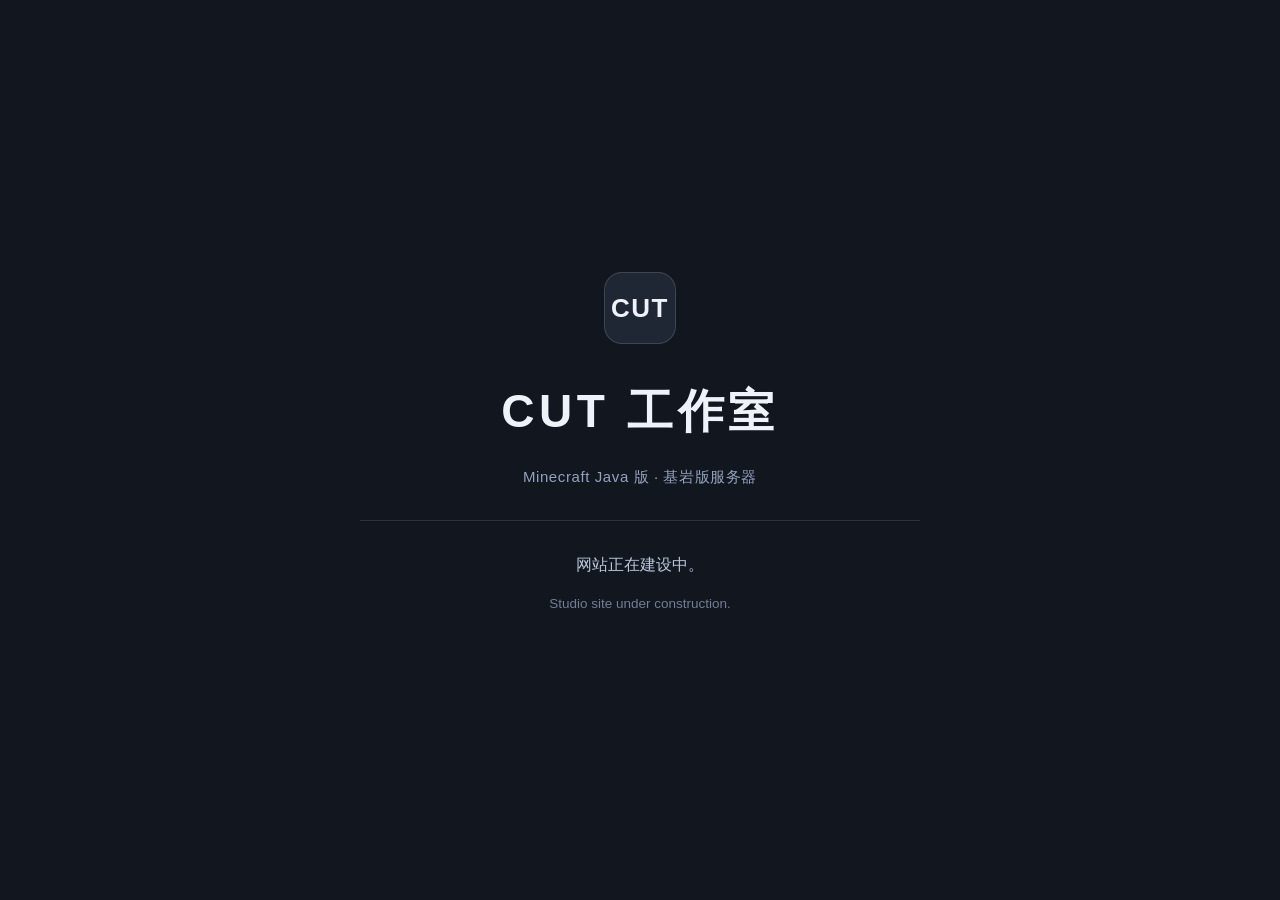
==== index.html @ eb2f9159 "初始化：仓库 + 占位页" ====
<!DOCTYPE html>
<html lang="zh-CN">
<head>
<meta charset="utf-8">
<meta name="viewport" content="width=device-width, initial-scale=1">
<title>CUT 工作室</title>
<meta name="description" content="CUT 工作室 —— Minecraft Java 版与基岩版服务器">
<style>
  :root { color-scheme: dark; }
  * { box-sizing: border-box; }
  body {
    margin: 0; min-height: 100vh; display: flex; align-items: center; justify-content: center;
    background: #12161f; color: #eef2f9;
    font: 16px/1.8 -apple-system, BlinkMacSystemFont, "PingFang SC", "Microsoft YaHei", Arial, sans-serif;
  }
  .box { width: min(90vw, 560px); text-align: center; padding: 40px 0; }
  .mark {
    width: 72px; height: 72px; margin: 0 auto 26px; border-radius: 18px;
    background: #1f2735; border: 1px solid rgba(255,255,255,.14);
    display: flex; align-items: center; justify-content: center;
    font-size: 26px; font-weight: 800; letter-spacing: .06em;
  }
  h1 { font-size: clamp(30px, 7vw, 46px); margin: 0 0 10px; letter-spacing: .1em; }
  .sub { color: #93a3bd; font-size: 15px; letter-spacing: .04em; margin-bottom: 30px; }
  .rule { height: 1px; background: rgba(255,255,255,.12); margin: 30px 0; }
  p { color: #b9c6da; margin: 0 0 12px; }
  .dim { color: #6f7f96; font-size: 13.5px; }
</style>
</head>
<body>
  <div class="box">
    <div class="mark">CUT</div>
    <h1>CUT 工作室</h1>
    <div class="sub">Minecraft Java 版 · 基岩版服务器</div>
    <div class="rule"></div>
    <p>网站正在建设中。</p>
    <p class="dim">Studio site under construction.</p>
  </div>
</body>
</html>
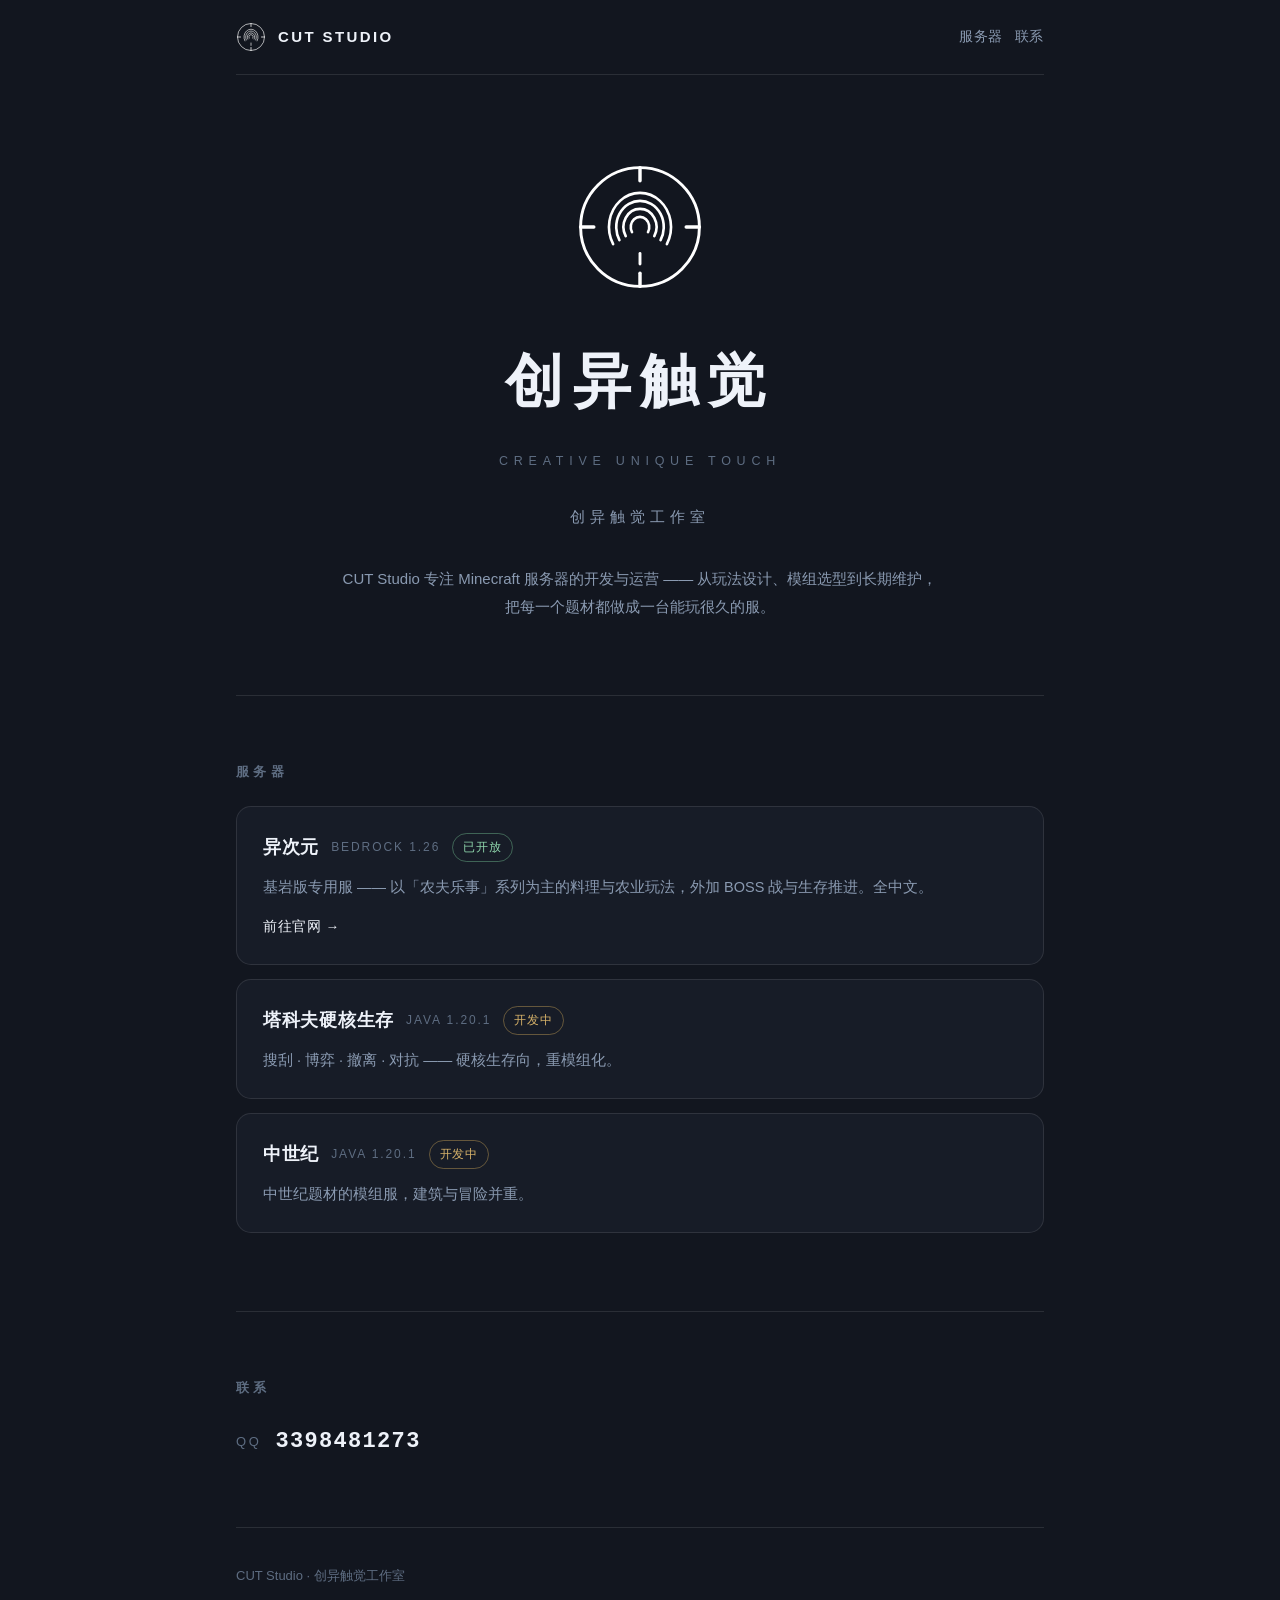
==== commit 6da7bca3: "CUT Studio 官网：logo（触印）+ 首页 + 三个服务器条目（异次元已开放/另两个开发中）+ QQ 联系" ====
--- a/index.html
+++ b/index.html
@@ -3,38 +3,83 @@
 <head>
 <meta charset="utf-8">
 <meta name="viewport" content="width=device-width, initial-scale=1">
-<title>CUT 工作室</title>
-<meta name="description" content="CUT 工作室 —— Minecraft Java 版与基岩版服务器">
-<style>
-  :root { color-scheme: dark; }
-  * { box-sizing: border-box; }
-  body {
-    margin: 0; min-height: 100vh; display: flex; align-items: center; justify-content: center;
-    background: #12161f; color: #eef2f9;
-    font: 16px/1.8 -apple-system, BlinkMacSystemFont, "PingFang SC", "Microsoft YaHei", Arial, sans-serif;
-  }
-  .box { width: min(90vw, 560px); text-align: center; padding: 40px 0; }
-  .mark {
-    width: 72px; height: 72px; margin: 0 auto 26px; border-radius: 18px;
-    background: #1f2735; border: 1px solid rgba(255,255,255,.14);
-    display: flex; align-items: center; justify-content: center;
-    font-size: 26px; font-weight: 800; letter-spacing: .06em;
-  }
-  h1 { font-size: clamp(30px, 7vw, 46px); margin: 0 0 10px; letter-spacing: .1em; }
-  .sub { color: #93a3bd; font-size: 15px; letter-spacing: .04em; margin-bottom: 30px; }
-  .rule { height: 1px; background: rgba(255,255,255,.12); margin: 30px 0; }
-  p { color: #b9c6da; margin: 0 0 12px; }
-  .dim { color: #6f7f96; font-size: 13.5px; }
-</style>
+<title>CUT Studio · 创异触觉工作室</title>
+<meta name="description" content="CUT Studio（创异触觉工作室）—— 专注 Minecraft Java 版与基岩版服务器的开发与运营。">
+<link rel="icon" href="favicon.svg" type="image/svg+xml">
+<meta name="theme-color" content="#12161F">
+<link rel="stylesheet" href="assets/style.css">
 </head>
 <body>
-  <div class="box">
-    <div class="mark">CUT</div>
-    <h1>CUT 工作室</h1>
-    <div class="sub">Minecraft Java 版 · 基岩版服务器</div>
-    <div class="rule"></div>
-    <p>网站正在建设中。</p>
-    <p class="dim">Studio site under construction.</p>
+
+<div class="wrap">
+  <header class="topbar">
+    <img src="assets/mark-white.svg" alt="CUT Studio">
+    <span class="n">CUT STUDIO</span>
+    <span class="sp"></span>
+    <a class="q" href="#servers">服务器</a>
+    <a class="q" href="#contact">联系</a>
+  </header>
+
+  <div class="hero">
+    <img class="mark" src="assets/mark-white.svg" alt="">
+    <h1>创异触觉</h1>
+    <div class="en">CREATIVE UNIQUE TOUCH</div>
+    <div class="zh">创异触觉工作室</div>
+    <p>
+      CUT Studio 专注 Minecraft 服务器的开发与运营 ——
+      从玩法设计、模组选型到长期维护，把每一个题材都做成一台能玩很久的服。
+    </p>
   </div>
+
+  <section id="servers">
+    <h2>服务器</h2>
+
+    <a class="srv" href="https://aaa33839917.github.io/Deep-Space-Web/yiciyuan/">
+      <div class="top">
+        <span class="nm">异次元</span>
+        <span class="ver">Bedrock 1.26</span>
+        <span class="tag live">已开放</span>
+      </div>
+      <div class="desc">
+        基岩版专用服 —— 以「农夫乐事」系列为主的料理与农业玩法，外加 BOSS 战与生存推进。全中文。
+      </div>
+      <div class="go">前往官网 →</div>
+    </a>
+
+    <div class="srv disabled">
+      <div class="top">
+        <span class="nm">塔科夫硬核生存</span>
+        <span class="ver">Java 1.20.1</span>
+        <span class="tag dev">开发中</span>
+      </div>
+      <div class="desc">搜刮 · 博弈 · 撤离 · 对抗 —— 硬核生存向，重模组化。</div>
+    </div>
+
+    <div class="srv disabled">
+      <div class="top">
+        <span class="nm">中世纪</span>
+        <span class="ver">Java 1.20.1</span>
+        <span class="tag dev">开发中</span>
+      </div>
+      <div class="desc">中世纪题材的模组服，建筑与冒险并重。</div>
+    </div>
+  </section>
+
+  <section id="contact">
+    <h2>联系</h2>
+    <div class="contact">
+      <span class="k">QQ</span>
+      <span class="v">3398481273</span>
+    </div>
+  </section>
+
+  <footer>
+    <div class="r">
+      <span>CUT Studio · 创异触觉工作室</span>
+      <span class="sp"></span>
+    </div>
+  </footer>
+</div>
+
 </body>
 </html>
--- a/assets/style.css
+++ b/assets/style.css
@@ -0,0 +1,59 @@
+/* CUT Studio —— 极简暗色。配色只取黑/白/灰蓝，不抢 logo 的戏。 */
+:root{
+  --bg:#12161F; --bg2:#171C27; --line:rgba(255,255,255,.10);
+  --fg:#EEF2F9; --dim:#8A9AB1; --dim2:#5E6D82; --accent:#EEF2F9;
+}
+*{box-sizing:border-box}
+html,body{margin:0}
+body{
+  background:var(--bg); color:var(--fg);
+  font:16px/1.85 -apple-system,BlinkMacSystemFont,"PingFang SC","Microsoft YaHei",Arial,sans-serif;
+  -webkit-font-smoothing:antialiased;
+}
+a{color:inherit;text-decoration:none}
+.wrap{max-width:860px;margin:0 auto;padding:0 26px}
+
+/* 顶栏 */
+.topbar{display:flex;align-items:center;gap:12px;padding:22px 0;border-bottom:1px solid var(--line)}
+.topbar img{width:30px;height:30px;display:block}
+.topbar .n{font-weight:700;letter-spacing:.16em;font-size:15px}
+.topbar .sp{margin-left:auto}
+.topbar a.q{font-size:13.5px;color:var(--dim);letter-spacing:.04em}
+.topbar a.q:hover{color:var(--fg)}
+
+/* 头图 */
+.hero{padding:86px 0 74px;text-align:center}
+.hero .mark{width:132px;height:132px;margin:0 auto 34px;display:block}
+.hero h1{margin:0;font-size:clamp(34px,8vw,58px);letter-spacing:.16em;font-weight:700}
+.hero .en{margin-top:16px;font-size:12.5px;letter-spacing:.46em;color:var(--dim2)}
+.hero .zh{margin-top:30px;font-size:15px;letter-spacing:.34em;color:var(--dim)}
+.hero p{margin:34px auto 0;max-width:600px;color:var(--dim);font-size:15px}
+
+/* 段落标题 */
+h2{font-size:13px;letter-spacing:.34em;color:var(--dim2);font-weight:600;
+   margin:0 0 22px;text-transform:uppercase}
+section{padding:64px 0;border-top:1px solid var(--line)}
+
+/* 服务器条目 */
+.srv{display:block;padding:24px 26px;border:1px solid var(--line);border-radius:15px;
+     margin-bottom:14px;background:var(--bg2);transition:border-color .18s,transform .18s}
+.srv:hover{border-color:rgba(255,255,255,.26);transform:translateY(-2px)}
+.srv .top{display:flex;align-items:center;gap:12px;flex-wrap:wrap}
+.srv .nm{font-size:18px;font-weight:700;letter-spacing:.04em}
+.srv .ver{font-size:12px;color:var(--dim2);letter-spacing:.16em;text-transform:uppercase}
+.srv .desc{color:var(--dim);font-size:14.5px;margin-top:10px}
+.srv .go{color:var(--fg);font-size:13.5px;margin-top:14px;letter-spacing:.04em}
+.tag{display:inline-block;font-size:11.5px;padding:3px 10px;border-radius:20px;
+     border:1px solid var(--line);color:var(--dim);letter-spacing:.08em}
+.tag.live{border-color:rgba(120,200,150,.42);color:#8FD6AC}
+.tag.dev{border-color:rgba(210,170,90,.42);color:#D8B36A}
+.srv.disabled{cursor:default}
+.srv.disabled:hover{transform:none;border-color:var(--line)}
+
+/* 联系方式 */
+.contact{display:flex;align-items:center;gap:14px;flex-wrap:wrap}
+.contact .k{font-size:13px;color:var(--dim2);letter-spacing:.2em}
+.contact .v{font-size:22px;font-weight:700;letter-spacing:.06em;font-family:ui-monospace,Menlo,Consolas,monospace}
+
+footer{border-top:1px solid var(--line);padding:36px 0 48px;color:var(--dim2);font-size:13px}
+footer .r{display:flex;gap:16px;flex-wrap:wrap}
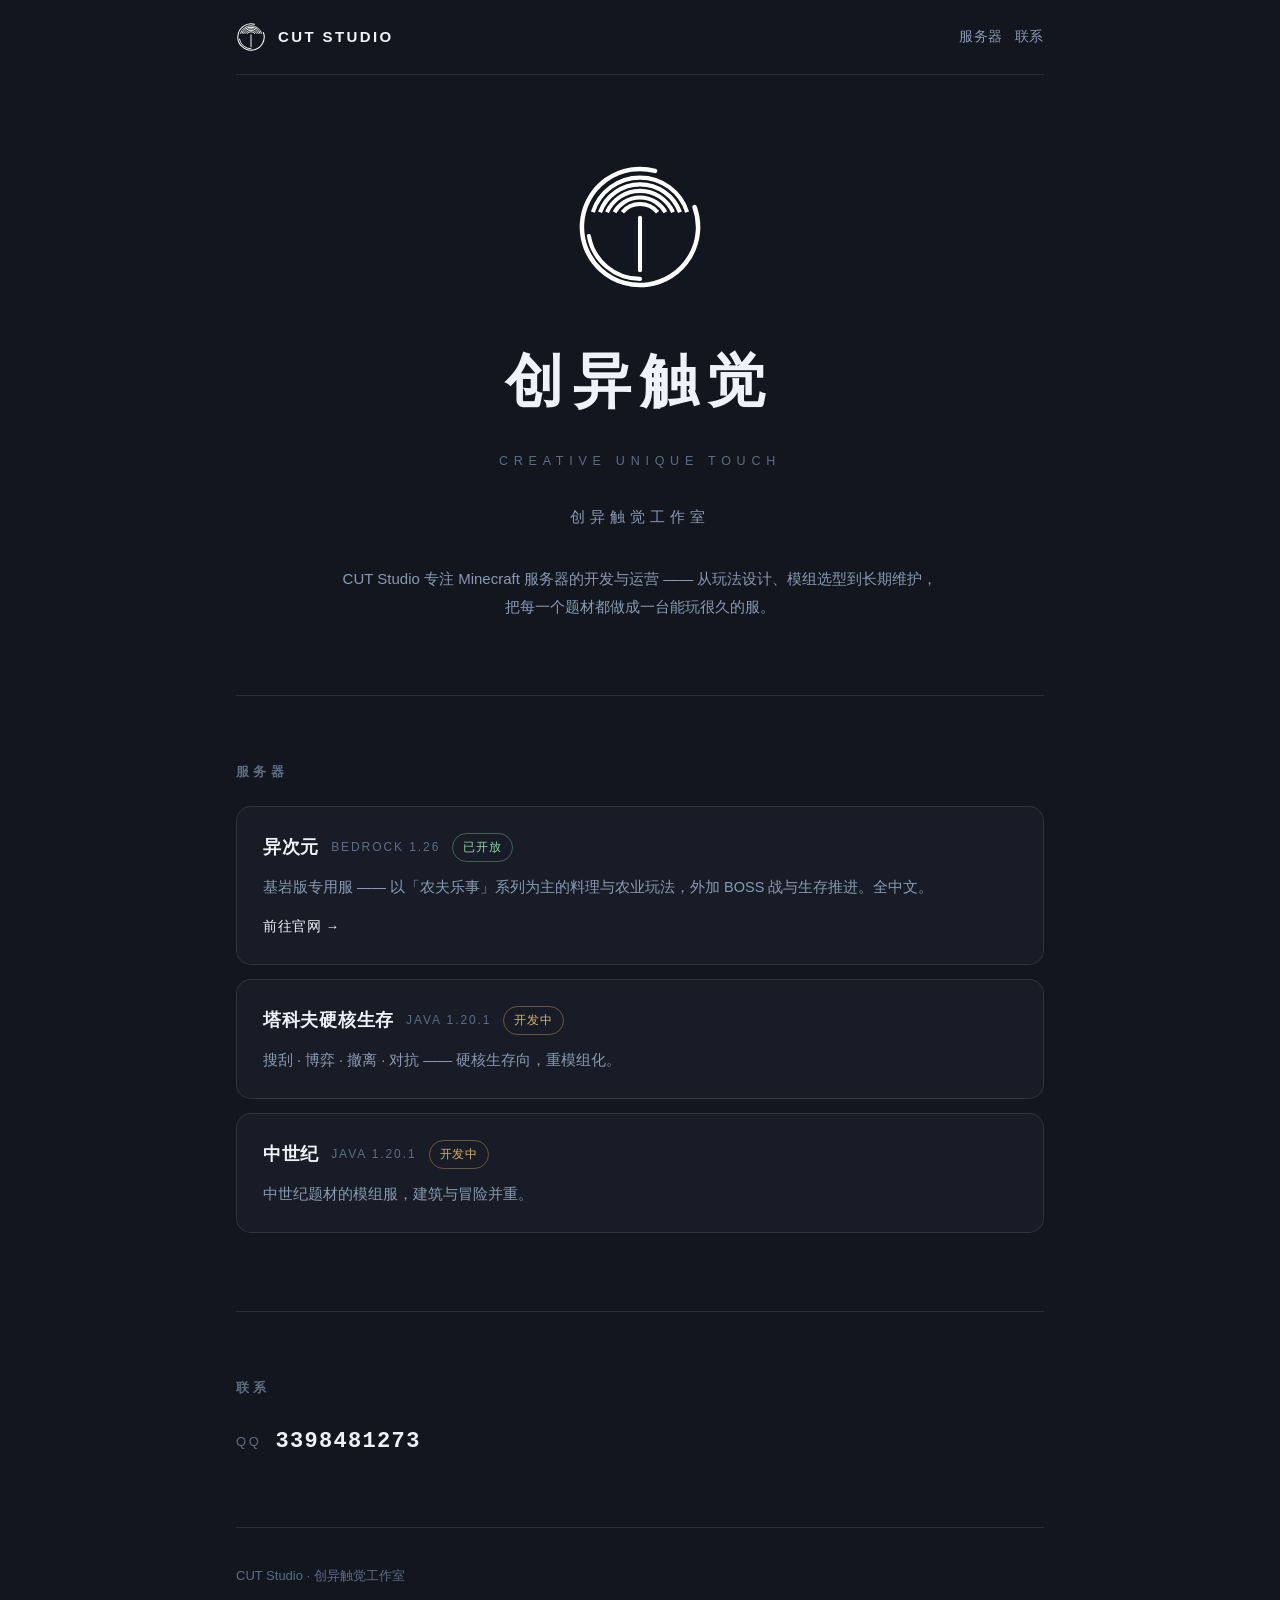
==== commit af9381ca: "官网内容改成「内容生成」：schema + values + 生成器（配合综合平台的内容管理） 原来 index.html 是手写的（85 行），改一句简介、加一台服务器都要动 HTML。 现在： -" ====
--- a/index.html
+++ b/index.html
@@ -25,27 +25,21 @@
     <h1>创异触觉</h1>
     <div class="en">CREATIVE UNIQUE TOUCH</div>
     <div class="zh">创异触觉工作室</div>
-    <p>
-      CUT Studio 专注 Minecraft 服务器的开发与运营 ——
-      从玩法设计、模组选型到长期维护，把每一个题材都做成一台能玩很久的服。
-    </p>
+    <p>CUT Studio 专注 Minecraft 服务器的开发与运营 ——
+从玩法设计、模组选型到长期维护，把每一个题材都做成一台能玩很久的服。</p>
   </div>
 
   <section id="servers">
     <h2>服务器</h2>
-
     <a class="srv" href="https://aaa33839917.github.io/Deep-Space-Web/yiciyuan/">
       <div class="top">
         <span class="nm">异次元</span>
         <span class="ver">Bedrock 1.26</span>
         <span class="tag live">已开放</span>
       </div>
-      <div class="desc">
-        基岩版专用服 —— 以「农夫乐事」系列为主的料理与农业玩法，外加 BOSS 战与生存推进。全中文。
-      </div>
+      <div class="desc">基岩版专用服 —— 以「农夫乐事」系列为主的料理与农业玩法，外加 BOSS 战与生存推进。全中文。</div>
       <div class="go">前往官网 →</div>
     </a>
-
     <div class="srv disabled">
       <div class="top">
         <span class="nm">塔科夫硬核生存</span>
@@ -54,7 +48,6 @@
       </div>
       <div class="desc">搜刮 · 博弈 · 撤离 · 对抗 —— 硬核生存向，重模组化。</div>
     </div>
-
     <div class="srv disabled">
       <div class="top">
         <span class="nm">中世纪</span>
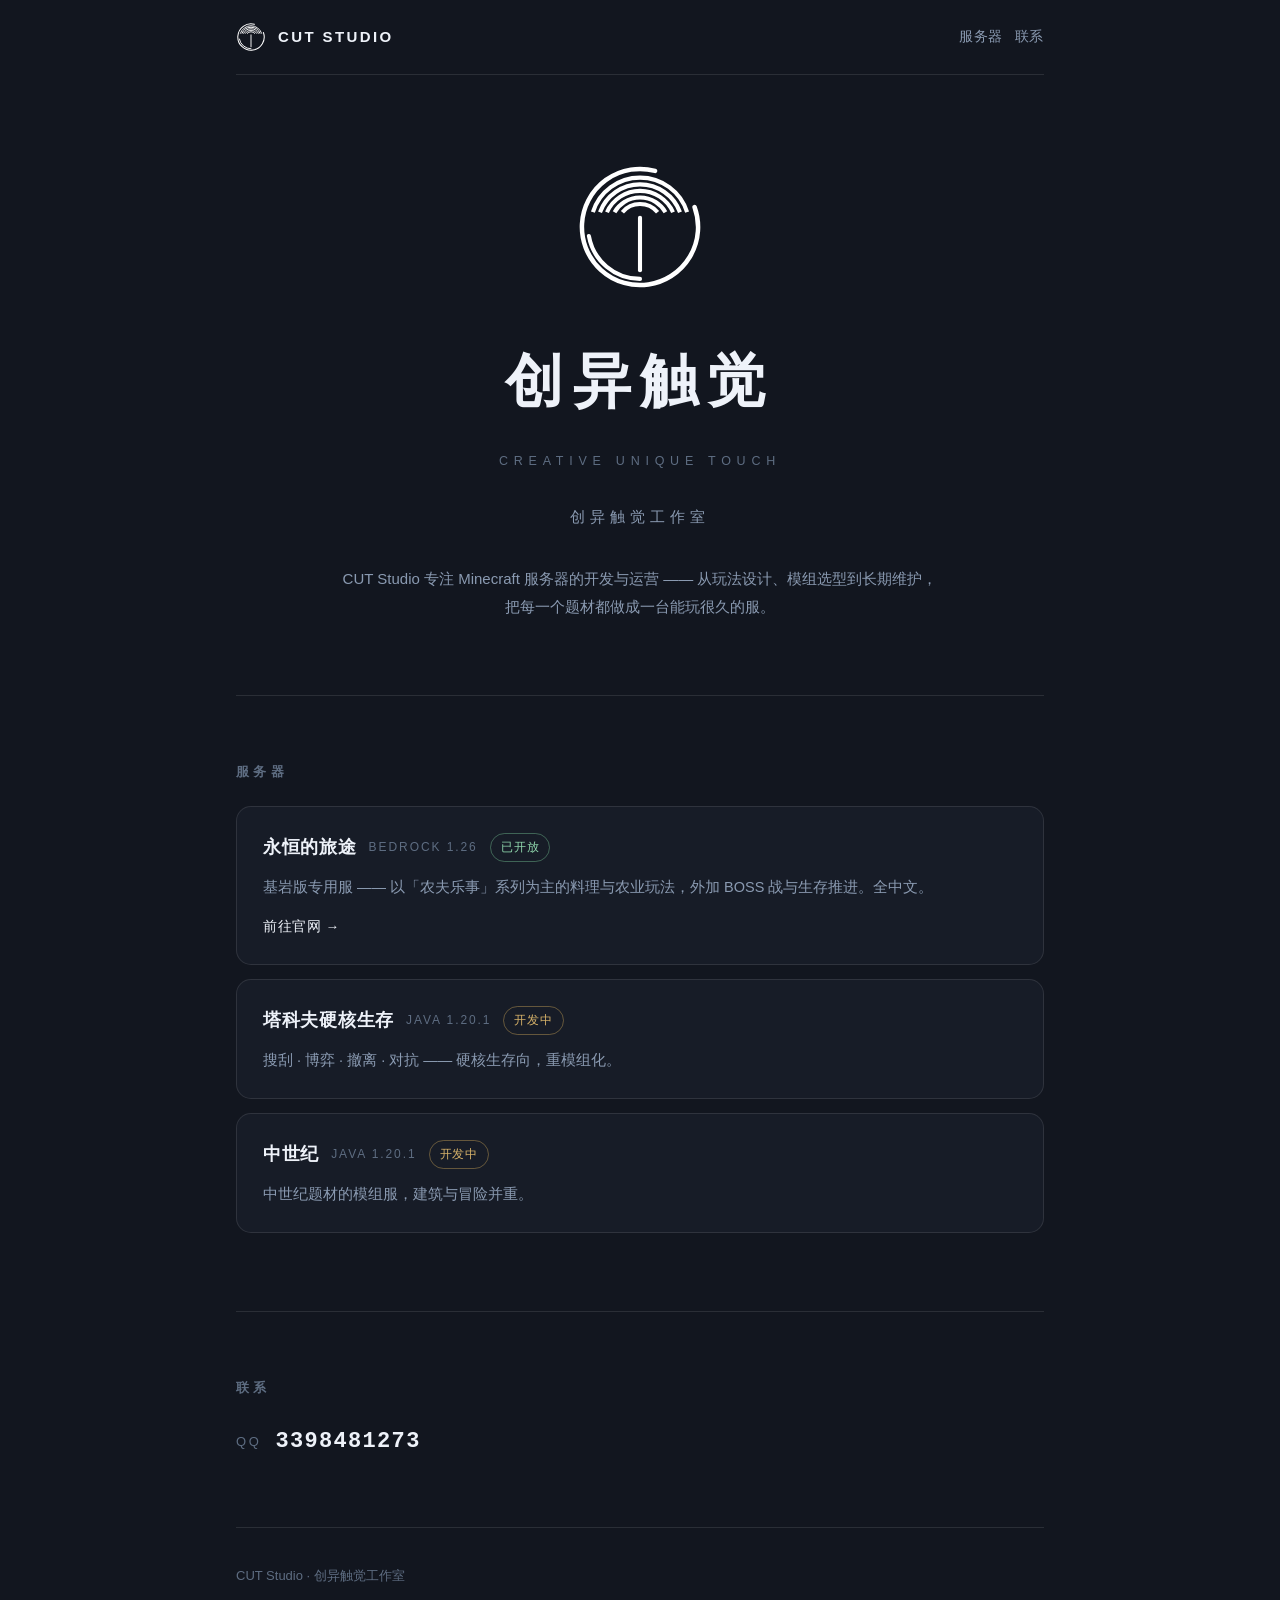
==== commit 25659f00: "更名：异次元 → 永恒的旅途；服务器链接改为 /yonghengdelvtu/" ====
--- a/index.html
+++ b/index.html
@@ -31,9 +31,9 @@
 
   <section id="servers">
     <h2>服务器</h2>
-    <a class="srv" href="https://aaa33839917.github.io/Deep-Space-Web/yiciyuan/">
+    <a class="srv" href="https://aaa33839917.github.io/Deep-Space-Web/yonghengdelvtu/">
       <div class="top">
-        <span class="nm">异次元</span>
+        <span class="nm">永恒的旅途</span>
         <span class="ver">Bedrock 1.26</span>
         <span class="tag live">已开放</span>
       </div>
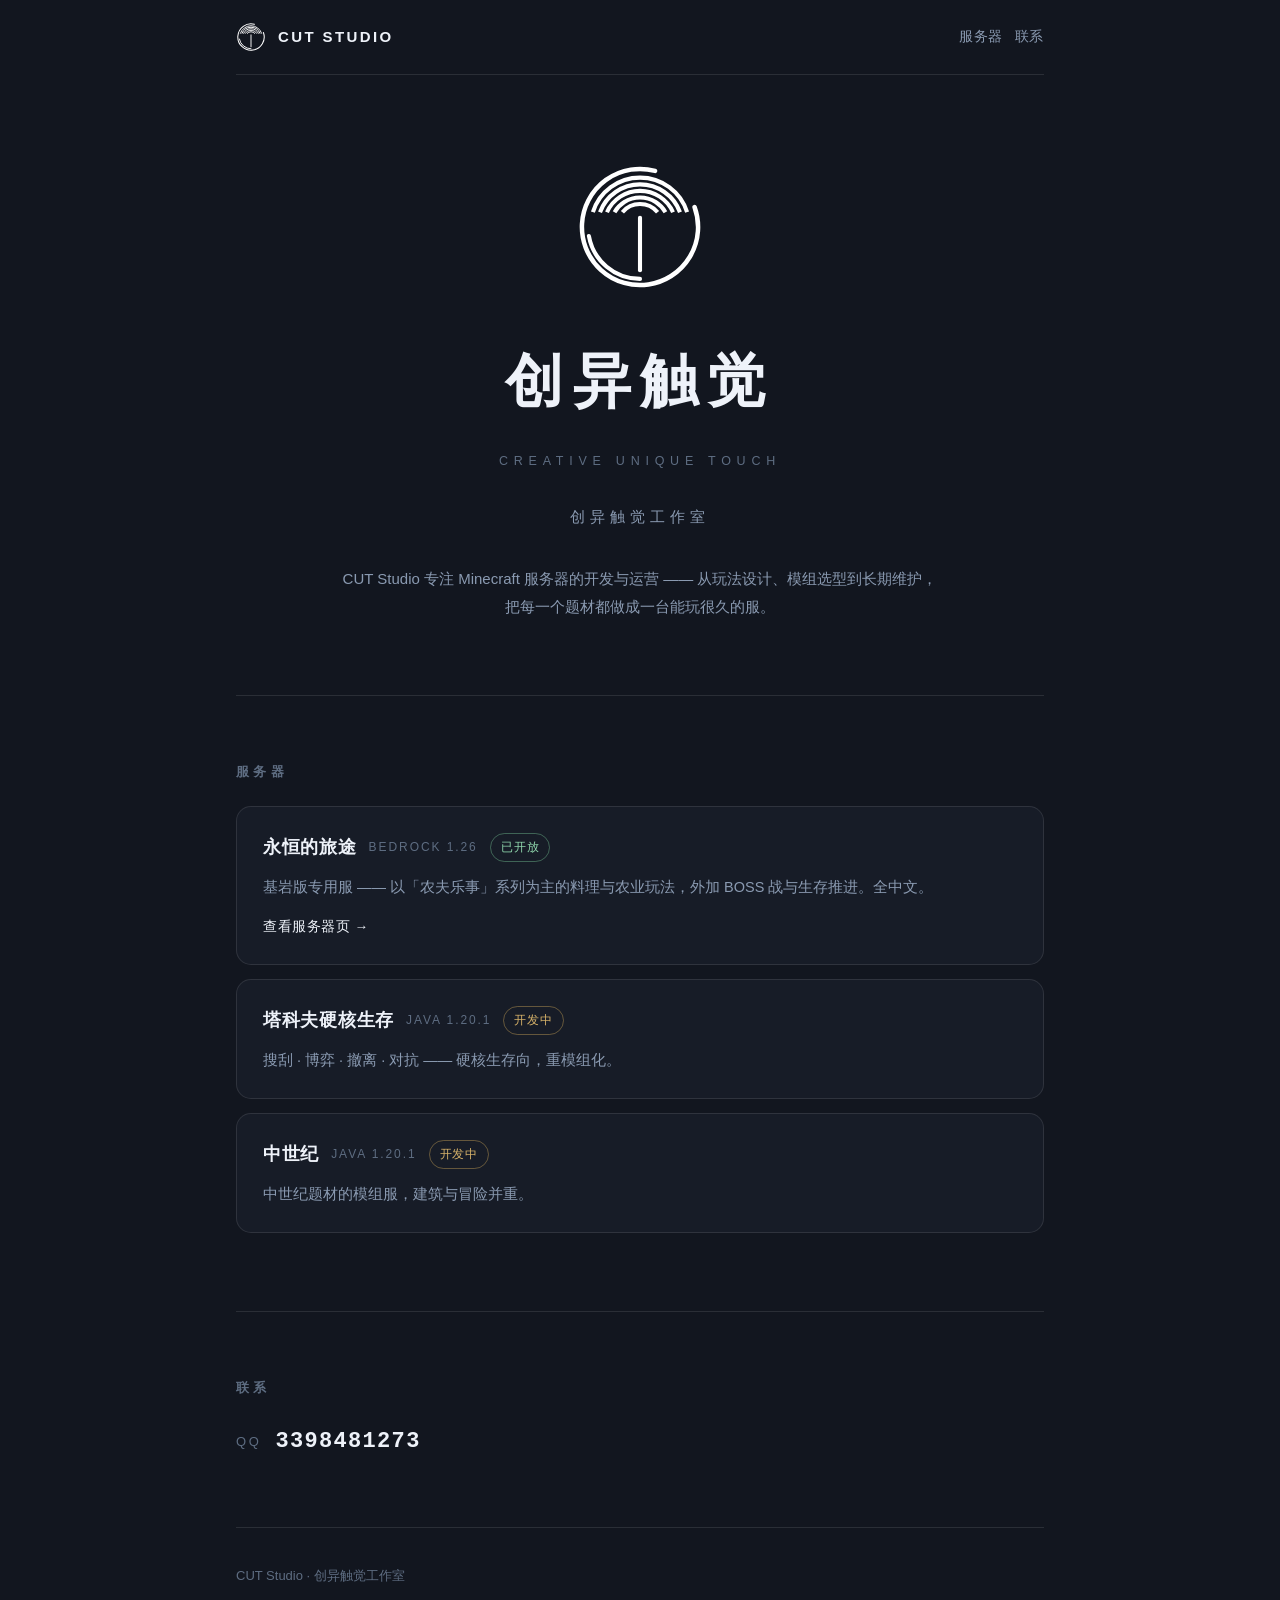
==== commit 89f7fc5e: "新增「永恒的旅途」服务器页；首页服务器链接改为站内页" ====
--- a/index.html
+++ b/index.html
@@ -31,14 +31,14 @@
 
   <section id="servers">
     <h2>服务器</h2>
-    <a class="srv" href="https://aaa33839917.github.io/Deep-Space-Web/yonghengdelvtu/">
+    <a class="srv" href="yonghengdelvtu/">
       <div class="top">
         <span class="nm">永恒的旅途</span>
         <span class="ver">Bedrock 1.26</span>
         <span class="tag live">已开放</span>
       </div>
       <div class="desc">基岩版专用服 —— 以「农夫乐事」系列为主的料理与农业玩法，外加 BOSS 战与生存推进。全中文。</div>
-      <div class="go">前往官网 →</div>
+      <div class="go">查看服务器页 →</div>
     </a>
     <div class="srv disabled">
       <div class="top">
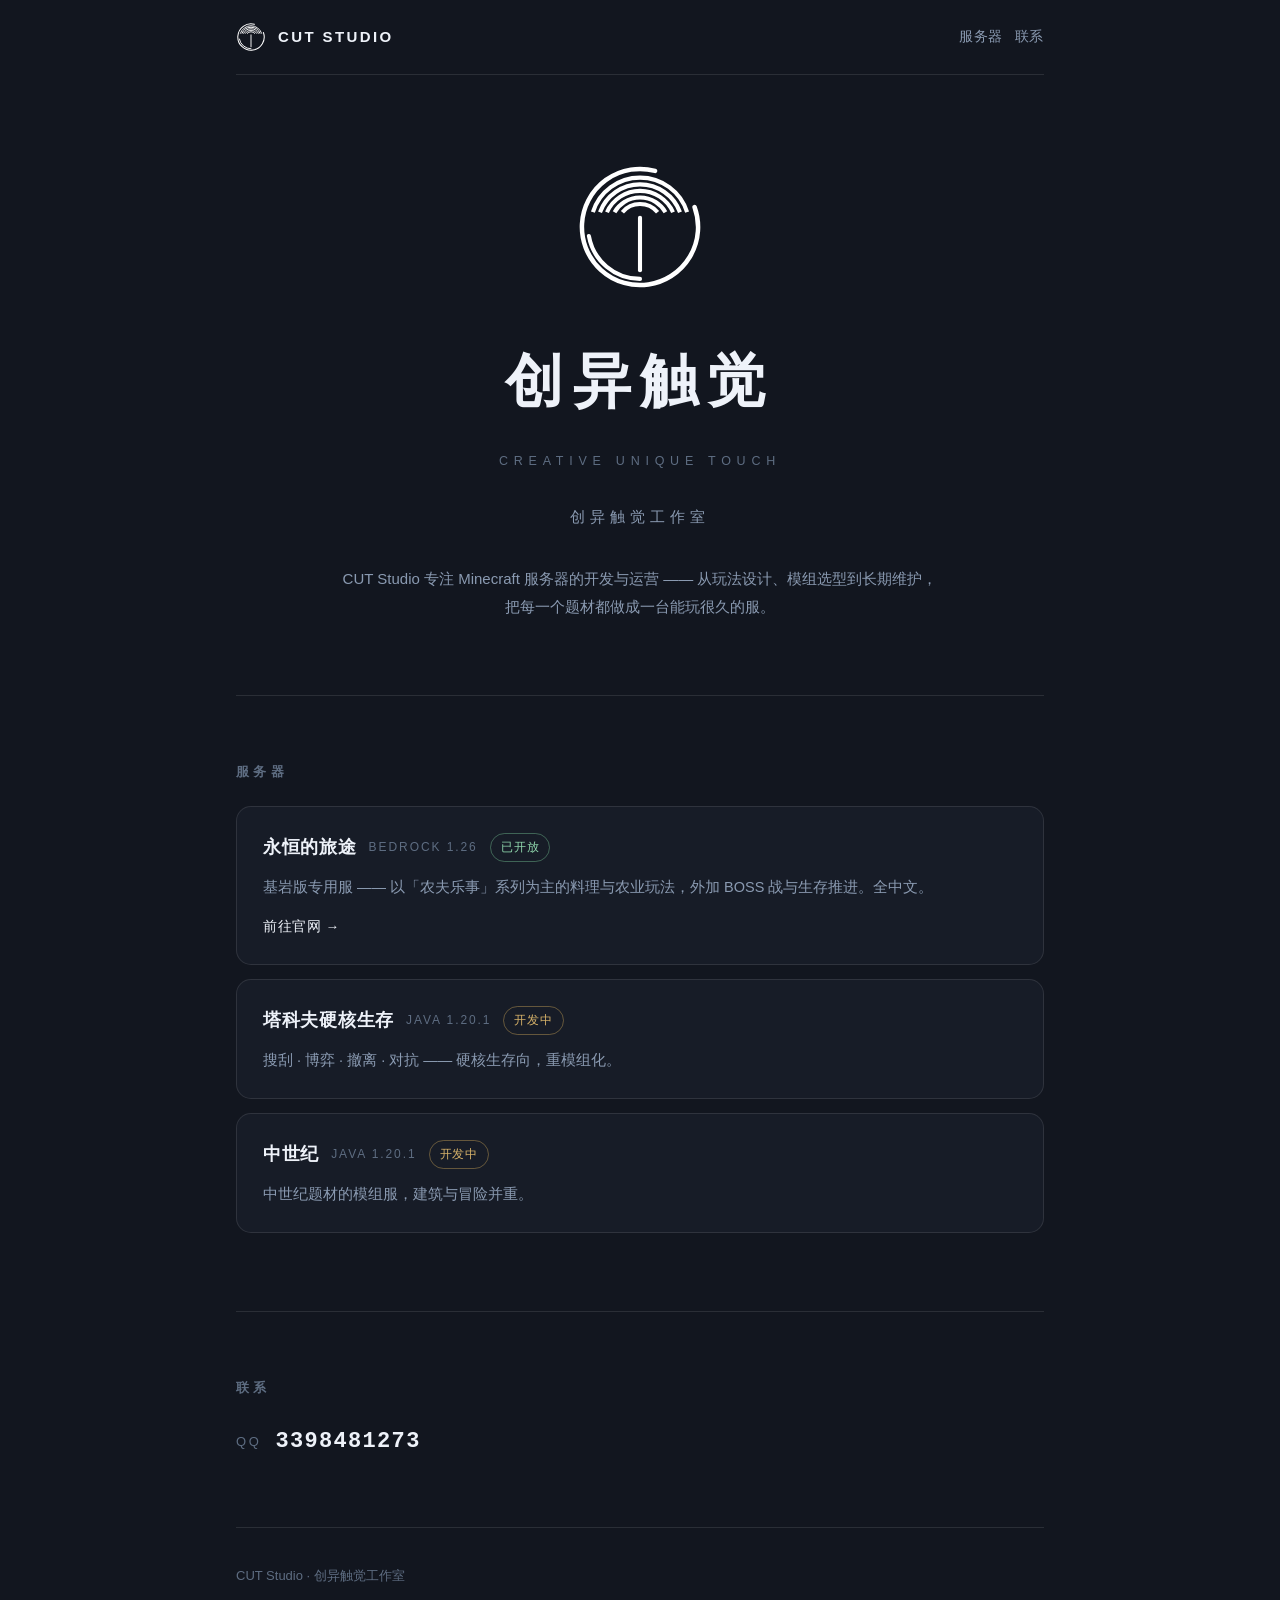
==== commit 0647ce57: "CUT 首页服务器卡片文案恢复原样" ====
--- a/index.html
+++ b/index.html
@@ -38,7 +38,7 @@
         <span class="tag live">已开放</span>
       </div>
       <div class="desc">基岩版专用服 —— 以「农夫乐事」系列为主的料理与农业玩法，外加 BOSS 战与生存推进。全中文。</div>
-      <div class="go">查看服务器页 →</div>
+      <div class="go">前往官网 →</div>
     </a>
     <div class="srv disabled">
       <div class="top">
